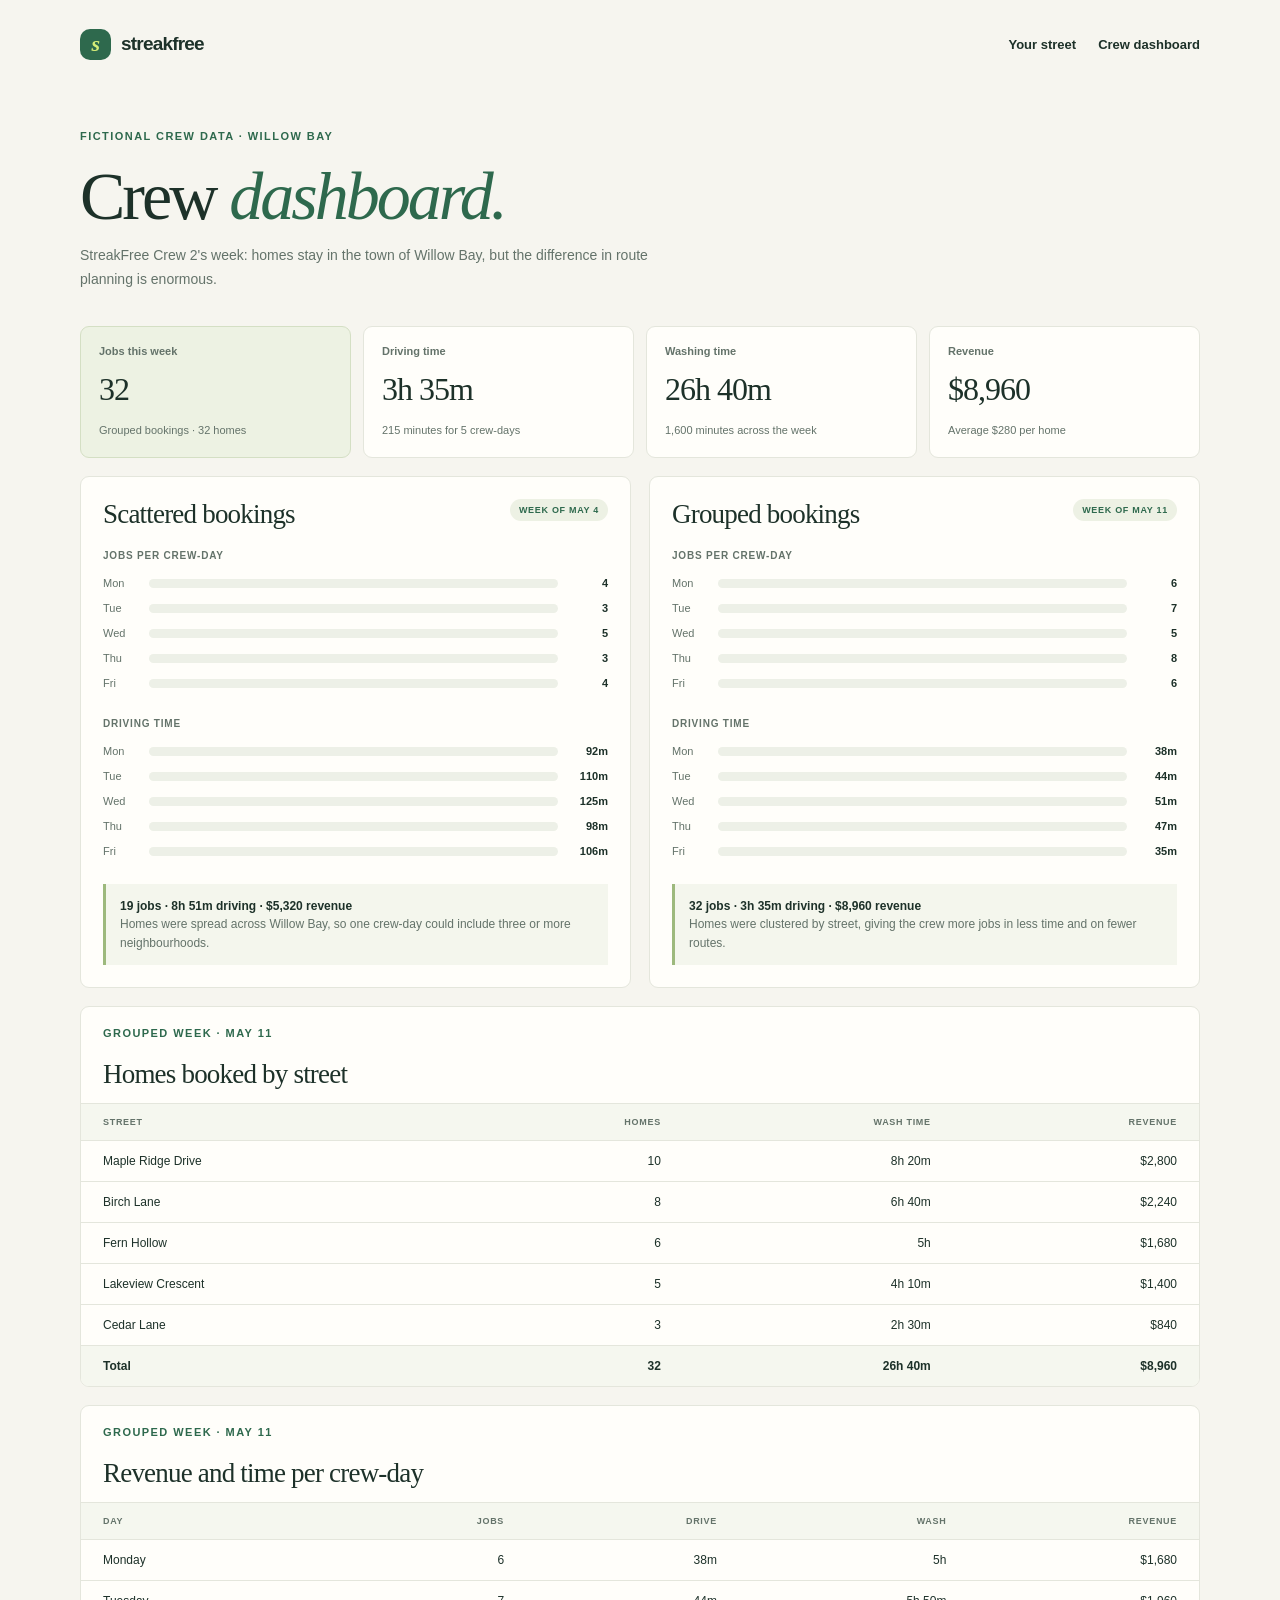
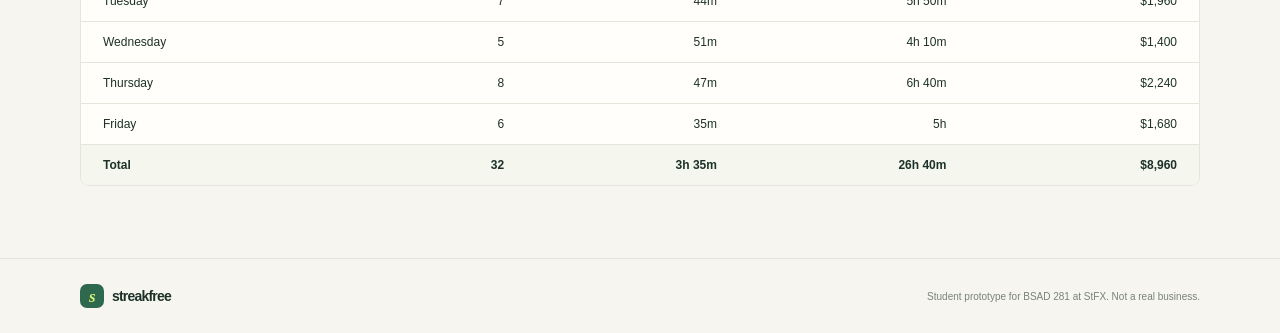
==== crews.html @ 64de5077 "Added crew dashboard and polish fixes" ====
<!doctype html>
<html lang="en">
  <head>
    <meta charset="utf-8">
    <meta name="viewport" content="width=device-width, initial-scale=1">
    <meta name="theme-color" content="#f6f5ef">
    <meta name="description" content="A fictional StreakFree crew dashboard comparing scattered and grouped booking weeks.">
    <title>Crew dashboard — StreakFree</title>
    <link rel="stylesheet" href="style.css">
  </head>
  <body>
    <header class="site-header">
      <a class="wordmark" href="index.html" aria-label="StreakFree home">
        <span class="wordmark-icon" aria-hidden="true">s</span>
        <span>streakfree</span>
      </a>
      <nav class="header-nav" aria-label="Primary navigation">
        <a class="header-link" href="street.html">Your street</a>
        <a class="header-link" href="crews.html" aria-current="page">Crew dashboard</a>
      </nav>
    </header>

    <main class="crew-main">
      <section class="crew-intro" aria-labelledby="crew-title">
        <p class="eyebrow"><span class="eyebrow-dot" aria-hidden="true"></span> Fictional crew data · Willow Bay</p>
        <h1 id="crew-title">Crew <span>dashboard.</span></h1>
        <p>StreakFree Crew 2's week: homes stay in the town of Willow Bay, but the difference in route planning is enormous.</p>
      </section>

      <section class="crew-summary" aria-label="Grouped week summary">
        <article class="crew-summary-card highlight">
          <span class="metric-label">Jobs this week</span>
          <strong>32</strong>
          <p>Grouped bookings · 32 homes</p>
        </article>
        <article class="crew-summary-card">
          <span class="metric-label">Driving time</span>
          <strong>3h 35m</strong>
          <p>215 minutes for 5 crew-days</p>
        </article>
        <article class="crew-summary-card">
          <span class="metric-label">Washing time</span>
          <strong>26h 40m</strong>
          <p>1,600 minutes across the week</p>
        </article>
        <article class="crew-summary-card">
          <span class="metric-label">Revenue</span>
          <strong>$8,960</strong>
          <p>Average $280 per home</p>
        </article>
      </section>

      <section class="crew-grid" aria-label="Comparison of two booking patterns">
        <article class="crew-section">
          <div class="crew-section-heading">
            <h2>Scattered bookings</h2>
            <span class="week-tag">Week of May 4</span>
          </div>

          <div class="chart-block">
            <p class="chart-title">Jobs per crew-day</p>
            <div class="chart-row">
              <span class="chart-row-label">Mon</span>
              <span class="chart-track"><span class="chart-bar" style="width:80%"></span></span>
              <span class="chart-value">4</span>
            </div>
            <div class="chart-row">
              <span class="chart-row-label">Tue</span>
              <span class="chart-track"><span class="chart-bar" style="width:60%"></span></span>
              <span class="chart-value">3</span>
            </div>
            <div class="chart-row">
              <span class="chart-row-label">Wed</span>
              <span class="chart-track"><span class="chart-bar" style="width:100%"></span></span>
              <span class="chart-value">5</span>
            </div>
            <div class="chart-row">
              <span class="chart-row-label">Thu</span>
              <span class="chart-track"><span class="chart-bar" style="width:60%"></span></span>
              <span class="chart-value">3</span>
            </div>
            <div class="chart-row">
              <span class="chart-row-label">Fri</span>
              <span class="chart-track"><span class="chart-bar" style="width:80%"></span></span>
              <span class="chart-value">4</span>
            </div>
          </div>

          <div class="chart-block">
            <p class="chart-title">Driving time</p>
            <div class="chart-row">
              <span class="chart-row-label">Mon</span>
              <span class="chart-track"><span class="chart-bar" style="width:74%"></span></span>
              <span class="chart-value">92m</span>
            </div>
            <div class="chart-row">
              <span class="chart-row-label">Tue</span>
              <span class="chart-track"><span class="chart-bar" style="width:88%"></span></span>
              <span class="chart-value">110m</span>
            </div>
            <div class="chart-row">
              <span class="chart-row-label">Wed</span>
              <span class="chart-track"><span class="chart-bar" style="width:100%"></span></span>
              <span class="chart-value">125m</span>
            </div>
            <div class="chart-row">
              <span class="chart-row-label">Thu</span>
              <span class="chart-track"><span class="chart-bar" style="width:78%"></span></span>
              <span class="chart-value">98m</span>
            </div>
            <div class="chart-row">
              <span class="chart-row-label">Fri</span>
              <span class="chart-track"><span class="chart-bar" style="width:85%"></span></span>
              <span class="chart-value">106m</span>
            </div>
          </div>

          <div class="comparison-callout">
            <strong>19 jobs · 8h 51m driving · $5,320 revenue</strong><br>
            Homes were spread across Willow Bay, so one crew-day could include three or more neighbourhoods.
          </div>
        </article>

        <article class="crew-section grouped">
          <div class="crew-section-heading">
            <h2>Grouped bookings</h2>
            <span class="week-tag">Week of May 11</span>
          </div>

          <div class="chart-block">
            <p class="chart-title">Jobs per crew-day</p>
            <div class="chart-row">
              <span class="chart-row-label">Mon</span>
              <span class="chart-track"><span class="chart-bar" style="width:75%"></span></span>
              <span class="chart-value">6</span>
            </div>
            <div class="chart-row">
              <span class="chart-row-label">Tue</span>
              <span class="chart-track"><span class="chart-bar" style="width:88%"></span></span>
              <span class="chart-value">7</span>
            </div>
            <div class="chart-row">
              <span class="chart-row-label">Wed</span>
              <span class="chart-track"><span class="chart-bar" style="width:63%"></span></span>
              <span class="chart-value">5</span>
            </div>
            <div class="chart-row">
              <span class="chart-row-label">Thu</span>
              <span class="chart-track"><span class="chart-bar" style="width:100%"></span></span>
              <span class="chart-value">8</span>
            </div>
            <div class="chart-row">
              <span class="chart-row-label">Fri</span>
              <span class="chart-track"><span class="chart-bar" style="width:75%"></span></span>
              <span class="chart-value">6</span>
            </div>
          </div>

          <div class="chart-block">
            <p class="chart-title">Driving time</p>
            <div class="chart-row">
              <span class="chart-row-label">Mon</span>
              <span class="chart-track"><span class="chart-bar" style="width:75%"></span></span>
              <span class="chart-value">38m</span>
            </div>
            <div class="chart-row">
              <span class="chart-row-label">Tue</span>
              <span class="chart-track"><span class="chart-bar" style="width:86%"></span></span>
              <span class="chart-value">44m</span>
            </div>
            <div class="chart-row">
              <span class="chart-row-label">Wed</span>
              <span class="chart-track"><span class="chart-bar" style="width:100%"></span></span>
              <span class="chart-value">51m</span>
            </div>
            <div class="chart-row">
              <span class="chart-row-label">Thu</span>
              <span class="chart-track"><span class="chart-bar" style="width:92%"></span></span>
              <span class="chart-value">47m</span>
            </div>
            <div class="chart-row">
              <span class="chart-row-label">Fri</span>
              <span class="chart-track"><span class="chart-bar" style="width:69%"></span></span>
              <span class="chart-value">35m</span>
            </div>
          </div>

          <div class="comparison-callout">
            <strong>32 jobs · 3h 35m driving · $8,960 revenue</strong><br>
            Homes were clustered by street, giving the crew more jobs in less time and on fewer routes.
          </div>
        </article>
      </section>

      <section class="street-bookings" aria-labelledby="street-bookings-title">
        <div class="street-bookings-heading">
          <div>
            <p class="eyebrow">Grouped week · May 11</p>
            <h2 id="street-bookings-title">Homes booked by street</h2>
          </div>
        </div>
        <div class="table-scroll" role="region" aria-label="Homes booked by street" tabindex="0">
        <table class="street-table">
          <thead>
            <tr>
              <th scope="col">Street</th>
              <th scope="col">Homes</th>
              <th scope="col">Wash time</th>
              <th scope="col">Revenue</th>
            </tr>
          </thead>
          <tbody>
            <tr>
              <td>Maple Ridge Drive</td>
              <td>10</td>
              <td>8h 20m</td>
              <td>$2,800</td>
            </tr>
            <tr>
              <td>Birch Lane</td>
              <td>8</td>
              <td>6h 40m</td>
              <td>$2,240</td>
            </tr>
            <tr>
              <td>Fern Hollow</td>
              <td>6</td>
              <td>5h</td>
              <td>$1,680</td>
            </tr>
            <tr>
              <td>Lakeview Crescent</td>
              <td>5</td>
              <td>4h 10m</td>
              <td>$1,400</td>
            </tr>
            <tr>
              <td>Cedar Lane</td>
              <td>3</td>
              <td>2h 30m</td>
              <td>$840</td>
            </tr>
            <tr>
              <td>Total</td>
              <td>32</td>
              <td>26h 40m</td>
              <td>$8,960</td>
            </tr>
          </tbody>
        </table>
        </div>
      </section>

      <section class="street-bookings crew-day-booking" aria-labelledby="crew-day-title">
        <div class="street-bookings-heading">
          <div>
            <p class="eyebrow">Grouped week · May 11</p>
            <h2 id="crew-day-title">Revenue and time per crew-day</h2>
          </div>
        </div>
        <div class="table-scroll" role="region" aria-label="Revenue and time per crew-day" tabindex="0">
        <table class="street-table">
          <thead>
            <tr>
              <th scope="col">Day</th>
              <th scope="col">Jobs</th>
              <th scope="col">Drive</th>
              <th scope="col">Wash</th>
              <th scope="col">Revenue</th>
            </tr>
          </thead>
          <tbody>
            <tr><td>Monday</td><td>6</td><td>38m</td><td>5h</td><td>$1,680</td></tr>
            <tr><td>Tuesday</td><td>7</td><td>44m</td><td>5h 50m</td><td>$1,960</td></tr>
            <tr><td>Wednesday</td><td>5</td><td>51m</td><td>4h 10m</td><td>$1,400</td></tr>
            <tr><td>Thursday</td><td>8</td><td>47m</td><td>6h 40m</td><td>$2,240</td></tr>
            <tr><td>Friday</td><td>6</td><td>35m</td><td>5h</td><td>$1,680</td></tr>
            <tr><td>Total</td><td>32</td><td>3h 35m</td><td>26h 40m</td><td>$8,960</td></tr>
          </tbody>
        </table>
        </div>
      </section>
    </main>

    <footer class="site-footer">
      <a class="wordmark wordmark-footer" href="index.html"><span class="wordmark-icon" aria-hidden="true">s</span><span>streakfree</span></a>
      <p>Student prototype for BSAD 281 at StFX. Not a real business.</p>
    </footer>
  </body>
</html>
---- style.css ----
:root {
  color-scheme: light;
  --ink: #1d3129;
  --muted: #64736a;
  --green: #2e694d;
  --lime: #d7ed78;
  --paper: #f6f5ef;
  --white: #fffefa;
  --line: #e4e6dc;
  --serif: Georgia, 'Times New Roman', serif;
  --sans: 'Avenir Next', Avenir, 'Segoe UI', sans-serif;
}

* { box-sizing: border-box; }

html { scroll-behavior: smooth; }

body {
  margin: 0;
  background: var(--paper);
  color: var(--ink);
  font-family: var(--sans);
  -webkit-font-smoothing: antialiased;
}

a { color: inherit; }

.site-header {
  width: min(1120px, calc(100% - 64px));
  height: 88px;
  margin: 0 auto;
  display: flex;
  align-items: center;
  justify-content: space-between;
}

.wordmark {
  display: inline-flex;
  align-items: center;
  gap: 10px;
  text-decoration: none;
  font-size: 19px;
  font-weight: 750;
  letter-spacing: -0.8px;
}

.wordmark-icon {
  width: 31px;
  height: 31px;
  display: grid;
  place-items: center;
  border-radius: 10px;
  background: var(--green);
  color: var(--lime);
  font-family: var(--serif);
  font-size: 22px;
  font-style: italic;
  line-height: 1;
}

.header-link {
  display: inline-flex;
  align-items: center;
  gap: 8px;
  text-decoration: none;
  font-size: 13px;
  font-weight: 650;
}

.header-link:hover { color: var(--green); }
.header-nav { display: flex; align-items: center; gap: 22px; }

.hero {
  width: min(1120px, calc(100% - 64px));
  min-height: 535px;
  margin: 0 auto;
  padding: 38px 0 74px;
  display: grid;
  grid-template-columns: 0.92fr 1.08fr;
  align-items: center;
  gap: 28px;
}

.hero-copy { position: relative; z-index: 1; }

.eyebrow {
  margin: 0 0 20px;
  color: var(--green);
  font-size: 11px;
  font-weight: 750;
  letter-spacing: 1.45px;
  text-transform: uppercase;
}

.hero .eyebrow { display: flex; align-items: center; gap: 9px; }

.eyebrow-dot, .street-label-dot {
  width: 7px;
  height: 7px;
  border-radius: 50%;
  background: #7caa47;
}

h1, h2, h3, p { margin-top: 0; }

.hero h1, .street-placeholder h1 {
  margin-bottom: 20px;
  font-family: var(--serif);
  font-size: clamp(50px, 6.2vw, 78px);
  font-weight: 400;
  letter-spacing: -4px;
  line-height: 0.99;
}

.hero h1 span, .street-placeholder h1 span { color: var(--green); font-style: italic; }

.hero-description {
  max-width: 410px;
  margin-bottom: 26px;
  color: var(--muted);
  font-size: 15px;
  line-height: 1.75;
}

.button {
  min-height: 52px;
  padding: 0 21px;
  border: 0;
  border-radius: 7px;
  display: inline-flex;
  align-items: center;
  justify-content: center;
  gap: 17px;
  text-decoration: none;
  font-size: 13px;
  font-weight: 700;
  transition: background-color 160ms ease, transform 160ms ease;
}

.button:hover { transform: translateY(-2px); }
.button-primary { background: var(--green); color: var(--white); }
.button-primary:hover { background: #24543d; }
.button-secondary { border: 1px solid #cdd4c8; background: transparent; color: var(--ink); }
.button-secondary:hover { background: var(--white); }
.button span { font-size: 18px; font-weight: 400; }

.hero-note {
  margin: 12px 0 0;
  color: #78827b;
  font-size: 11px;
}

.neighbourhood {
  height: 390px;
  position: relative;
  overflow: hidden;
  border-radius: 12px;
  background: #e6eddc;
}

.sun {
  width: 175px;
  height: 175px;
  position: absolute;
  top: 36px;
  right: 42px;
  border-radius: 50%;
  background: #d8e7a6;
}

.street-label {
  position: absolute;
  top: 26px;
  left: 28px;
  display: flex;
  align-items: center;
  gap: 8px;
  color: #52674d;
  font-size: 9px;
  font-weight: 750;
  letter-spacing: 1.1px;
}

.street-label-dot { width: 6px; height: 6px; background: #80a74d; }

.houses {
  position: absolute;
  right: 25px;
  bottom: 116px;
  left: 25px;
  display: flex;
  align-items: flex-end;
  justify-content: center;
  gap: 12px;
}

.house { width: 30%; position: relative; }
.house-one { max-width: 135px; }
.house-two { max-width: 155px; }
.house-three { max-width: 135px; }

.roof {
  width: 76%;
  height: 70px;
  margin: 0 auto -2px;
  position: relative;
  z-index: 1;
  transform: rotate(45deg) scale(0.72);
  border-radius: 7px 0 0;
  background: #567257;
}

.house-two .roof { background: #375d49; }
.house-three .roof { background: #8e7657; }

.home {
  height: 105px;
  padding: 15px 11px 0;
  position: relative;
  z-index: 2;
  display: flex;
  align-items: flex-start;
  justify-content: space-between;
  background: #f6edda;
}

.house-two .home { height: 126px; background: #e8dcc5; }
.house-three .home { background: #f0e2c7; }

.window {
  width: 24px;
  height: 26px;
  border: 4px solid #fff9ec;
  background: #adc8bd;
}

.door {
  width: 22px;
  height: 43px;
  align-self: flex-end;
  border-radius: 8px 8px 0 0;
  background: #9c7854;
}

.house-two .door { background: #54745e; }

.road {
  height: 59px;
  position: absolute;
  right: 0;
  bottom: 0;
  left: 0;
  display: flex;
  align-items: center;
  justify-content: space-evenly;
  background: #8e9b86;
}

.road span { width: 36px; height: 3px; border-radius: 3px; background: #dfe0c8; }

.savings-card {
  min-width: 153px;
  padding: 12px 15px;
  position: absolute;
  right: 19px;
  bottom: 27px;
  z-index: 3;
  display: flex;
  align-items: center;
  gap: 11px;
  border: 1px solid rgba(30, 55, 39, 0.06);
  border-radius: 8px;
  background: var(--white);
  box-shadow: 0 9px 28px rgba(39, 65, 45, 0.12);
  color: var(--muted);
  font-size: 10px;
  line-height: 1.5;
}

.savings-card strong { color: var(--ink); font-size: 12px; }
.savings-icon {
  width: 30px;
  height: 30px;
  display: grid;
  place-items: center;
  border-radius: 50%;
  background: #edf3d9;
  color: var(--green);
  font-size: 18px;
}

.sparkle { position: absolute; color: #96ac63; }
.sparkle-one { top: 100px; left: 22%; font-size: 20px; }
.sparkle-two { top: 151px; right: 14%; font-size: 14px; }
.route { position: absolute; z-index: 1; border: 1px dashed rgba(76, 115, 77, 0.42); border-radius: 50%; }
.route-one { width: 180px; height: 115px; top: 114px; left: 20%; transform: rotate(-15deg); }
.route-two { width: 210px; height: 135px; top: 103px; right: 12%; transform: rotate(18deg); }

.how-it-works {
  padding: 75px 32px 80px;
  border-top: 1px solid var(--line);
  background: #fbfaf6;
  text-align: center;
}

.section-heading { max-width: 490px; margin: 0 auto 43px; }
.section-heading .eyebrow { margin-bottom: 11px; }
.section-heading h2 {
  margin-bottom: 10px;
  font-family: var(--serif);
  font-size: 42px;
  font-weight: 400;
  letter-spacing: -1.7px;
}

.section-heading > p:last-child { margin-bottom: 0; color: var(--muted); font-size: 14px; }

.steps {
  width: min(900px, 100%);
  margin: 0 auto 37px;
  display: grid;
  grid-template-columns: repeat(3, 1fr);
  gap: 22px;
  text-align: left;
}

.step {
  min-height: 210px;
  padding: 22px 22px 20px;
  position: relative;
  border: 1px solid var(--line);
  border-radius: 8px;
  background: var(--white);
}

.step-number { position: absolute; top: 20px; right: 21px; color: #a0aa9c; font-size: 11px; font-weight: 700; }
.step-icon {
  width: 39px;
  height: 39px;
  margin-bottom: 17px;
  position: relative;
  display: grid;
  place-items: center;
  border-radius: 50%;
  background: #eff3e4;
}

.icon-pin span {
  width: 14px;
  height: 14px;
  border: 2px solid var(--green);
  border-radius: 50% 50% 50% 0;
  position: relative;
  transform: rotate(-45deg);
}

.icon-pin span::after {
  width: 4px;
  height: 4px;
  position: absolute;
  top: 3px;
  left: 3px;
  border-radius: 50%;
  background: var(--green);
  content: '';
}

.icon-calendar span {
  width: 17px;
  height: 16px;
  position: relative;
  border: 1.7px solid var(--green);
  border-radius: 3px;
}

.icon-calendar span::before {
  height: 4px;
  position: absolute;
  top: 4px;
  right: 0;
  left: 0;
  border-top: 1.5px solid var(--green);
  content: '';
}

.icon-calendar span::after {
  width: 3px;
  height: 3px;
  position: absolute;
  top: -3px;
  left: 3px;
  border-right: 1.5px solid var(--green);
  border-left: 1.5px solid var(--green);
  box-shadow: 6px 0 0 -0.5px #eff3e4, 6px 0 0 0 var(--green);
  content: '';
}

.icon-sparkle { color: var(--green); font-size: 21px; }
.step h3 { margin-bottom: 8px; font-size: 15px; font-weight: 700; }
.step p { max-width: 240px; margin-bottom: 0; color: var(--muted); font-size: 12px; line-height: 1.7; }

.site-footer {
  min-height: 75px;
  padding: 18px max(32px, calc((100% - 1120px) / 2));
  display: flex;
  align-items: center;
  justify-content: space-between;
  gap: 18px;
  border-top: 1px solid var(--line);
}

.wordmark-footer { gap: 8px; font-size: 14px; }
.wordmark-footer .wordmark-icon { width: 24px; height: 24px; border-radius: 7px; font-size: 17px; }
.site-footer p { margin: 0; color: #78827b; font-size: 10px; text-align: right; }

.street-main {
  min-height: calc(100vh - 163px);
  padding: 54px 24px 80px;
  display: grid;
  place-items: center;
}

.street-placeholder { max-width: 530px; text-align: center; }
.placeholder-icon {
  width: 64px;
  height: 64px;
  margin: 0 auto 23px;
  position: relative;
  border: 1px solid #dfe5d6;
  border-radius: 50%;
  background: #edf1e4;
}

.placeholder-icon::before, .placeholder-icon::after {
  width: 20px;
  height: 20px;
  position: absolute;
  top: 23px;
  border: 2px solid var(--green);
  border-radius: 3px 3px 0 0;
  content: '';
}

.placeholder-icon::before { left: 11px; }
.placeholder-icon::after { right: 11px; }
.placeholder-icon span {
  width: 7px;
  height: 12px;
  position: absolute;
  bottom: 9px;
  left: 28px;
  z-index: 1;
  background: var(--green);
}

.street-placeholder .eyebrow { margin-bottom: 15px; }
.street-placeholder h1 { margin-bottom: 17px; font-size: clamp(54px, 8vw, 74px); }
.street-placeholder > p:not(.eyebrow) {
  max-width: 435px;
  margin: 0 auto 26px;
  color: var(--muted);
  font-size: 14px;
  line-height: 1.8;
}

.street-main {
  min-height: calc(100vh - 163px);
  padding: 48px 24px 72px;
  display: block;
}

.street-page { width: min(940px, 100%); margin: 0 auto; }
.street-intro { max-width: 610px; margin: 0 auto 34px; text-align: center; }
.street-intro .eyebrow { margin-bottom: 12px; }
.street-intro h1 {
  margin-bottom: 15px;
  font-family: var(--serif);
  font-size: clamp(48px, 7vw, 68px);
  font-weight: 400;
  letter-spacing: -3px;
  line-height: 1;
}
.street-intro h1 span { color: var(--green); font-style: italic; }
.street-intro > p:last-child {
  max-width: 510px;
  margin: 0 auto;
  color: var(--muted);
  font-size: 14px;
  line-height: 1.7;
}

.street-dashboard {
  margin-bottom: 14px;
  display: grid;
  grid-template-columns: 0.9fr 1.6fr;
  gap: 14px;
}
.price-card, .stat-card, .progress-card {
  border: 1px solid var(--line);
  border-radius: 9px;
  background: var(--white);
}
.price-card { padding: 21px 24px; background: #edf2e3; }
.metric-label { margin-bottom: 8px; color: var(--muted); font-size: 11px; font-weight: 700; }
.price-value { margin-bottom: 2px; font-family: var(--serif); font-size: 44px; letter-spacing: -1.5px; line-height: 1.1; }
.price-note, .stat-note { margin: 0; color: var(--muted); font-size: 11px; }
.street-stats { display: grid; grid-template-columns: repeat(2, 1fr); gap: 14px; }
.stat-card { padding: 20px; }
.stat-value { margin-bottom: 4px; font-family: var(--serif); font-size: 29px; letter-spacing: -0.5px; }

.progress-card { margin-bottom: 42px; padding: 18px 20px; }
.progress-copy { margin-bottom: 15px; display: flex; align-items: flex-end; justify-content: space-between; gap: 16px; }
.progress-copy .metric-label { margin-bottom: 5px; }
.progress-message { margin: 0; font-size: 14px; font-weight: 700; line-height: 1.45; }
.home-count { margin: 0; color: var(--muted); font-size: 11px; white-space: nowrap; }
.home-count strong { color: var(--ink); }
.progress-track { height: 7px; overflow: hidden; border-radius: 10px; background: #e9ece3; }
.progress-fill { width: 0; height: 100%; display: block; border-radius: inherit; background: #8bad57; transition: width 180ms ease; }

.homes-heading { display: flex; align-items: flex-end; justify-content: space-between; gap: 20px; }
.homes-heading .eyebrow { margin-bottom: 7px; }
.homes-heading h2 { margin-bottom: 0; font-family: var(--serif); font-size: 34px; font-weight: 400; letter-spacing: -1px; }
.invite-button { min-height: 45px; padding: 0 16px; gap: 12px; cursor: pointer; }
.invite-button:disabled { cursor: not-allowed; opacity: 0.65; transform: none; }
.homes-help { margin: 9px 0 17px; color: var(--muted); font-size: 12px; }
.house-grid { display: grid; grid-template-columns: repeat(4, minmax(0, 1fr)); gap: 12px; }
.house-card {
  min-width: 0;
  padding: 14px 10px 12px;
  border: 1px solid var(--line);
  border-radius: 8px;
  background: var(--white);
  color: var(--ink);
  font: inherit;
  text-align: center;
  cursor: pointer;
  transition: border-color 160ms ease, background-color 160ms ease, transform 160ms ease;
}
.house-card:hover { transform: translateY(-2px); border-color: #b6c6a9; }
.house-card:focus-visible, .invite-button:focus-visible { outline: 3px solid #9db97d; outline-offset: 3px; }
.house-card.is-joined { border-color: #cbd9b7; background: #f0f4e8; }
.house-art { height: 65px; margin: 0 auto 9px; display: flex; flex-direction: column; align-items: center; justify-content: flex-end; }
.house-roof {
  width: 47px;
  height: 34px;
  margin-bottom: -2px;
  transform: rotate(45deg) scale(0.73);
  border-radius: 4px 0 0;
  background: #74876a;
}
.house-card:nth-child(3n + 2) .house-roof { background: #8c7657; }
.house-card:nth-child(3n) .house-roof { background: #526e5a; }
.house-body { width: 68px; height: 37px; padding: 6px 6px 0; display: flex; align-items: flex-start; justify-content: space-between; background: #f0e2c7; }
.house-card:nth-child(3n + 2) .house-body { background: #e8dcc5; }
.house-card:nth-child(3n) .house-body { background: #f6edda; }
.house-window { width: 11px; height: 12px; border: 2px solid #fff9ec; background: #adc8bd; }
.house-door { width: 11px; height: 20px; align-self: flex-end; border-radius: 5px 5px 0 0; background: #9c7854; }
.house-card.is-joined .house-door { background: #54745e; }
.house-address { display: block; overflow: hidden; font-size: 11px; font-weight: 700; text-overflow: ellipsis; white-space: nowrap; }
.house-status { margin-top: 5px; display: block; color: var(--muted); font-size: 10px; }
.house-card.is-joined .house-status { color: var(--green); font-weight: 700; }

.crew-main {
  width: min(1120px, calc(100% - 64px));
  margin: 0 auto;
  padding: 42px 0 72px;
}

.crew-intro {
  max-width: 720px;
  margin-bottom: 34px;
}

.crew-intro h1 {
  margin-bottom: 14px;
  font-family: var(--serif);
  font-size: clamp(48px, 7vw, 68px);
  font-weight: 400;
  letter-spacing: -3px;
  line-height: 1;
}

.crew-intro h1 span { color: var(--green); font-style: italic; }
.crew-intro > p:last-child {
  max-width: 590px;
  margin-bottom: 0;
  color: var(--muted);
  font-size: 14px;
  line-height: 1.7;
}

.crew-summary {
  margin-bottom: 18px;
  display: grid;
  grid-template-columns: repeat(4, 1fr);
  gap: 12px;
}

.crew-summary-card,
.crew-section,
.street-bookings {
  border: 1px solid var(--line);
  border-radius: 9px;
  background: var(--white);
}

.crew-summary-card {
  min-height: 132px;
  padding: 18px;
  display: flex;
  flex-direction: column;
  justify-content: space-between;
}

.crew-summary-card strong {
  font-family: var(--serif);
  font-size: 32px;
  font-weight: 400;
  letter-spacing: -1px;
}

.crew-summary-card p {
  margin: 7px 0 0;
  color: var(--muted);
  font-size: 11px;
  line-height: 1.5;
}

.crew-summary-card.highlight {
  background: #edf2e3;
  border-color: #d4dfc4;
}

.crew-grid {
  margin-bottom: 18px;
  display: grid;
  grid-template-columns: 1fr 1fr;
  gap: 18px;
}

.crew-section {
  padding: 22px;
}

.crew-section-heading {
  margin-bottom: 20px;
  display: flex;
  align-items: flex-start;
  justify-content: space-between;
  gap: 12px;
}

.crew-section-heading h2 {
  margin: 0;
  font-family: var(--serif);
  font-size: 27px;
  font-weight: 400;
  letter-spacing: -0.8px;
}

.week-tag {
  padding: 6px 9px;
  border-radius: 20px;
  background: #edf1e4;
  color: var(--green);
  font-size: 9px;
  font-weight: 800;
  letter-spacing: 0.7px;
  text-transform: uppercase;
  white-space: nowrap;
}

.chart-block + .chart-block { margin-top: 22px; }
.chart-title {
  margin-bottom: 10px;
  color: var(--muted);
  font-size: 10px;
  font-weight: 800;
  letter-spacing: 0.8px;
  text-transform: uppercase;
}

.chart-row {
  min-height: 25px;
  display: grid;
  grid-template-columns: 38px 1fr 42px;
  align-items: center;
  gap: 8px;
  font-size: 11px;
}

.chart-row-label { color: var(--muted); }
.chart-track {
  height: 9px;
  overflow: hidden;
  border-radius: 8px;
  background: #edf0e7;
}

.chart-bar {
  height: 100%;
  border-radius: inherit;
  background: #aebaa1;
}

.crew-section.grouped .chart-bar { background: #718f5b; }
.chart-value { font-weight: 750; text-align: right; }

.comparison-callout {
  margin-top: 20px;
  padding: 13px 14px;
  border-left: 3px solid #9db97d;
  background: #f4f6ed;
  color: var(--muted);
  font-size: 12px;
  line-height: 1.55;
}

.comparison-callout strong { color: var(--ink); }

.street-bookings {
  overflow: hidden;
}

.street-bookings-heading {
  padding: 20px 22px 13px;
  display: flex;
  align-items: flex-end;
  justify-content: space-between;
  gap: 12px;
}

.street-bookings-heading h2 {
  margin: 0;
  font-family: var(--serif);
  font-size: 27px;
  font-weight: 400;
  letter-spacing: -0.8px;
}

.street-table {
  width: 100%;
  border-collapse: collapse;
  font-size: 12px;
}

.street-table th,
.street-table td {
  padding: 13px 22px;
  border-top: 1px solid var(--line);
  text-align: left;
}

.street-table th {
  color: var(--muted);
  font-size: 9px;
  letter-spacing: 0.7px;
  text-transform: uppercase;
}

.street-table td:not(:first-child),
.street-table th:not(:first-child) { text-align: right; }
.street-table tr:last-child { background: #f5f7ef; }
.street-table tr:last-child td { font-weight: 800; }

.table-scroll {
  width: 100%;
  overflow-x: auto;
  -webkit-overflow-scrolling: touch;
}

.table-scroll:focus-visible {
  outline: 3px solid #9db97d;
  outline-offset: -3px;
}

.table-scroll .street-table { min-width: 420px; }
.crew-day-booking { margin-top: 18px; }
.crew-day-booking .street-table { min-width: 480px; }

@media (min-width: 1200px) {
  .hero { min-height: 570px; }
  .neighbourhood { height: 415px; }
}

@media (max-width: 760px) {
  .site-header { width: calc(100% - 40px); height: 72px; }
  .header-nav { justify-content: flex-end; gap: 12px; }
  .hero {
    width: calc(100% - 40px);
    padding: 28px 0 48px;
    grid-template-columns: 1fr;
    gap: 34px;
  }
  .hero h1 { font-size: clamp(56px, 12vw, 72px); letter-spacing: -3px; }
  .hero-description { max-width: 470px; font-size: 14px; }
  .neighbourhood { height: min(370px, 88vw); min-height: 290px; }
  .houses { right: 13px; left: 13px; gap: 9px; }
  .house { width: 31%; }
  .road { height: 50px; }
  .savings-card { right: 13px; bottom: 18px; }
  .how-it-works { padding: 59px 20px 62px; }
  .section-heading { margin-bottom: 31px; }
  .steps { max-width: 470px; grid-template-columns: 1fr; gap: 12px; }
  .step { min-height: 0; padding: 17px 18px 17px 74px; }
  .step-icon { position: absolute; top: 18px; left: 18px; }
  .step-number { top: 18px; right: 18px; }
  .step h3 { padding-right: 35px; }
  .step p { max-width: 340px; }
  .site-footer { padding: 19px 20px; }
  .street-main { padding: 35px 20px 56px; }
  .street-intro { margin-bottom: 27px; }
  .street-dashboard { grid-template-columns: 1fr; gap: 10px; }
  .price-card { padding: 17px 19px; }
  .street-stats { gap: 10px; }
  .stat-card { padding: 16px; }
  .progress-card { margin-bottom: 34px; padding: 16px; }
  .house-grid { grid-template-columns: repeat(3, minmax(0, 1fr)); gap: 9px; }
  .crew-main { width: calc(100% - 40px); padding: 34px 0 56px; }
  .crew-intro { margin-bottom: 27px; }
  .crew-summary { grid-template-columns: repeat(2, 1fr); }
  .crew-grid { grid-template-columns: 1fr; }
  .street-table th,
  .street-table td { padding-right: 14px; padding-left: 14px; }
}

@media (max-width: 420px) {
  .wordmark { font-size: 17px; }
  .header-link { font-size: 11px; }
  .header-nav { max-width: 170px; flex-wrap: wrap; gap: 5px 8px; }
  .hero .eyebrow { font-size: 9px; letter-spacing: 1.1px; }
  .hero h1 { font-size: 54px; }
  .neighbourhood { height: 300px; }
  .sun { width: 135px; height: 135px; top: 36px; right: 27px; }
  .street-label { top: 20px; left: 17px; font-size: 8px; }
  .houses { bottom: 103px; }
  .home { height: 83px; padding: 12px 7px 0; }
  .house-two .home { height: 101px; }
  .window { width: 18px; height: 21px; border-width: 3px; }
  .door { width: 18px; height: 35px; }
  .roof { height: 56px; }
  .road { height: 46px; }
  .road span { width: 23px; }
  .savings-card { min-width: 137px; padding: 9px 11px; bottom: 13px; }
  .sparkle-one { top: 83px; }
  .sparkle-two { top: 120px; }
  .route-one { top: 92px; left: 13%; }
  .route-two { top: 84px; right: 5%; }
  .site-footer { align-items: flex-start; flex-direction: column; gap: 10px; }
  .site-footer p { text-align: left; }
  .street-main { padding-right: 16px; padding-left: 16px; }
  .street-intro h1 { font-size: 50px; }
  .homes-heading { align-items: flex-start; flex-direction: column; gap: 13px; }
  .homes-heading h2 { font-size: 30px; }
  .invite-button { width: 100%; }
  .progress-copy { align-items: flex-start; flex-direction: column; gap: 8px; }
  .crew-main { width: calc(100% - 32px); }
  .crew-intro h1 { font-size: 50px; }
  .crew-summary { grid-template-columns: 1fr 1fr; gap: 8px; }
  .crew-summary-card { min-height: 118px; padding: 14px; }
  .crew-summary-card strong { font-size: 27px; }
  .crew-section { padding: 17px 14px; }
  .crew-section-heading h2 { font-size: 24px; }
  .chart-row { grid-template-columns: 34px 1fr 38px; gap: 6px; }
  .street-bookings-heading { padding: 17px 14px 12px; }
  .street-table { font-size: 10px; }
  .street-table th,
  .street-table td { padding: 11px 8px; }
}

@media (prefers-reduced-motion: reduce) {
  html { scroll-behavior: auto; }
  *, *::before, *::after { transition-duration: 0.01ms !important; }
}
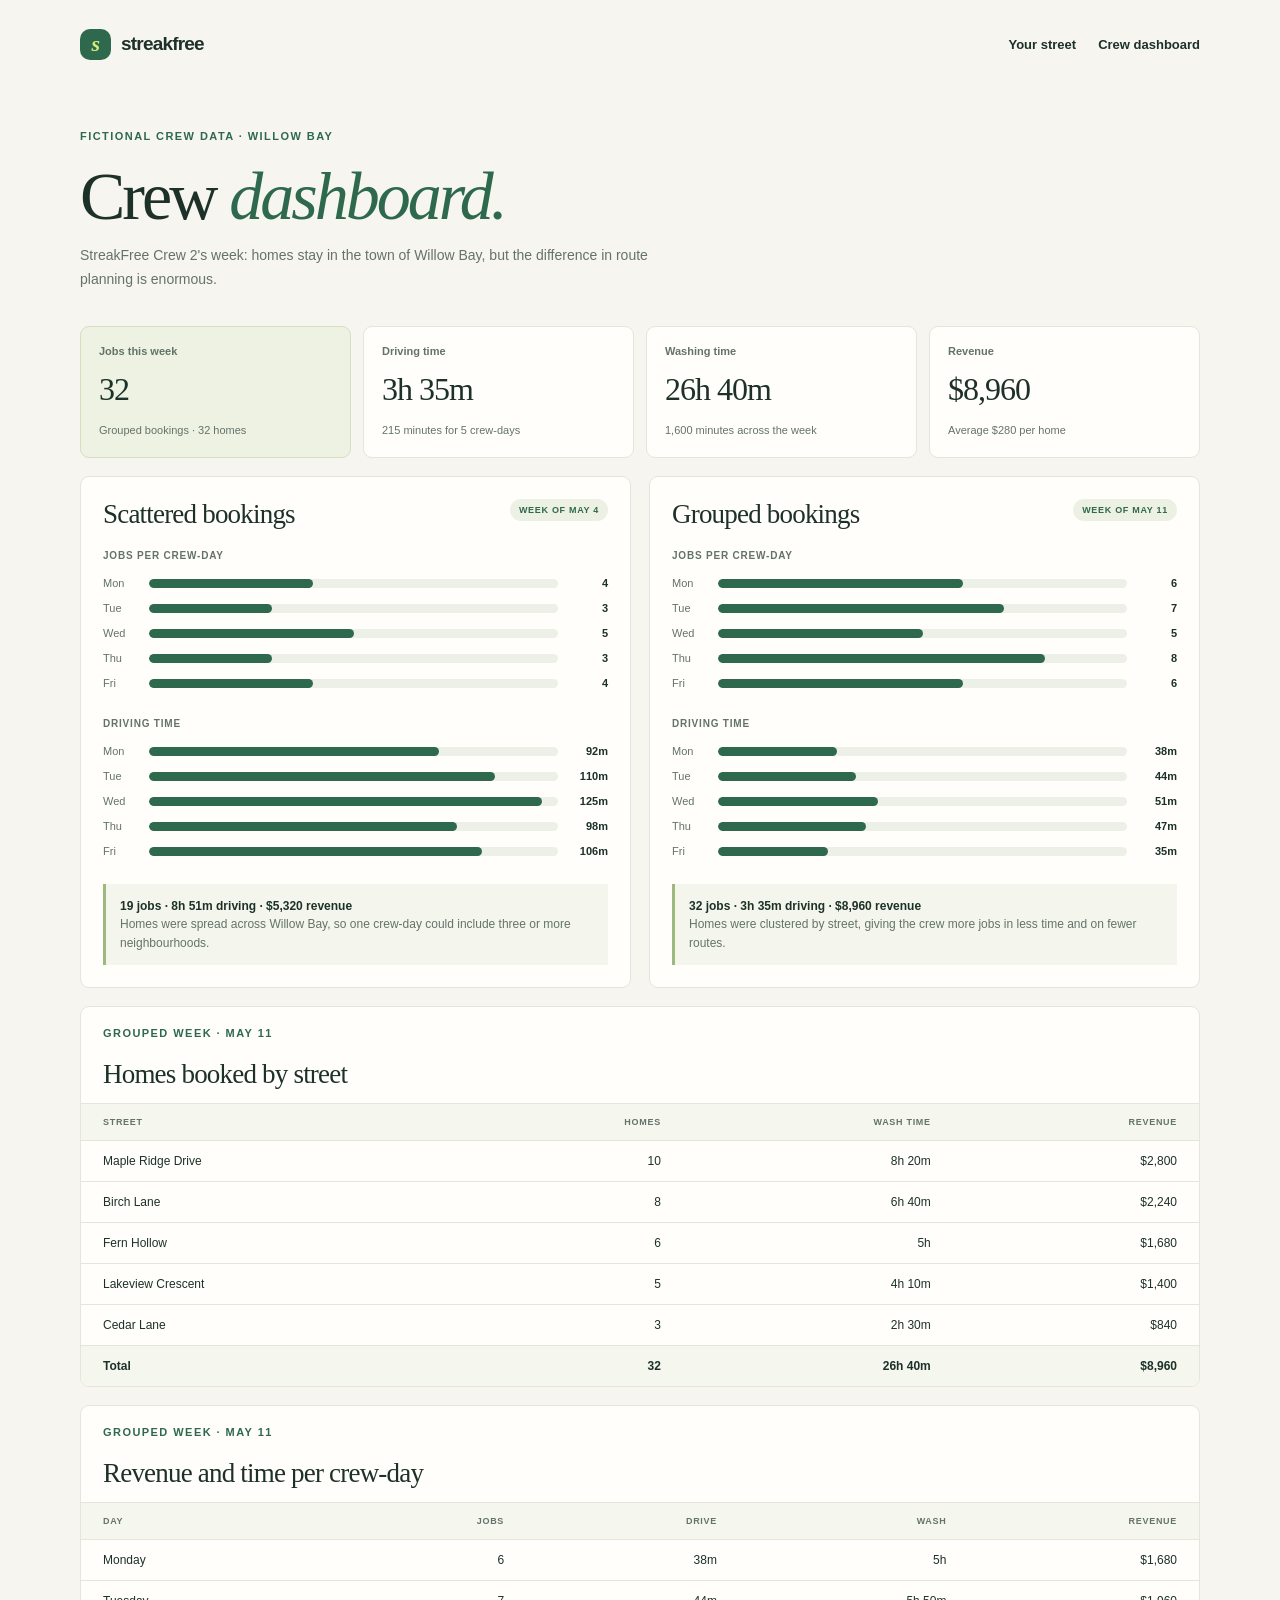
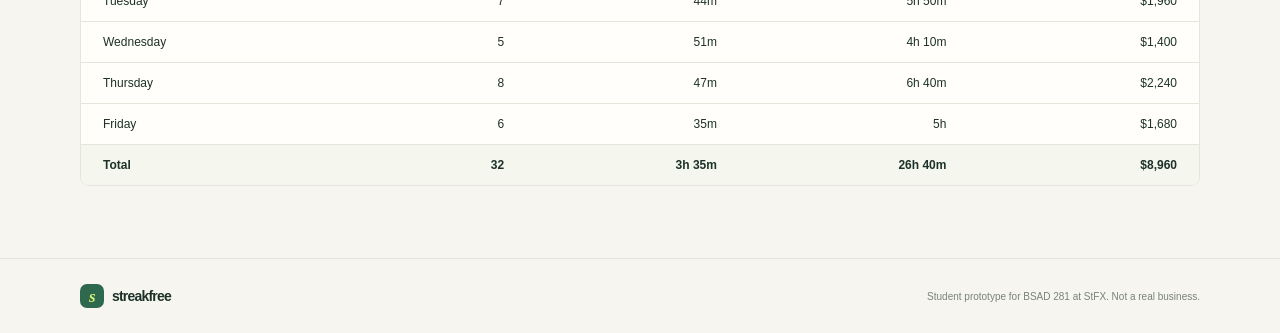
==== commit 94f54b88: "Fixed empty bar charts on crew dashboard" ====
--- a/crews.html
+++ b/crews.html
@@ -61,27 +61,27 @@
             <p class="chart-title">Jobs per crew-day</p>
             <div class="chart-row">
               <span class="chart-row-label">Mon</span>
-              <span class="chart-track"><span class="chart-bar" style="width:80%"></span></span>
+              <span class="chart-track"><span class="chart-bar" style="width:40%"></span></span>
               <span class="chart-value">4</span>
             </div>
             <div class="chart-row">
               <span class="chart-row-label">Tue</span>
-              <span class="chart-track"><span class="chart-bar" style="width:60%"></span></span>
+              <span class="chart-track"><span class="chart-bar" style="width:30%"></span></span>
               <span class="chart-value">3</span>
             </div>
             <div class="chart-row">
               <span class="chart-row-label">Wed</span>
-              <span class="chart-track"><span class="chart-bar" style="width:100%"></span></span>
+              <span class="chart-track"><span class="chart-bar" style="width:50%"></span></span>
               <span class="chart-value">5</span>
             </div>
             <div class="chart-row">
               <span class="chart-row-label">Thu</span>
-              <span class="chart-track"><span class="chart-bar" style="width:60%"></span></span>
+              <span class="chart-track"><span class="chart-bar" style="width:30%"></span></span>
               <span class="chart-value">3</span>
             </div>
             <div class="chart-row">
               <span class="chart-row-label">Fri</span>
-              <span class="chart-track"><span class="chart-bar" style="width:80%"></span></span>
+              <span class="chart-track"><span class="chart-bar" style="width:40%"></span></span>
               <span class="chart-value">4</span>
             </div>
           </div>
@@ -90,27 +90,27 @@
             <p class="chart-title">Driving time</p>
             <div class="chart-row">
               <span class="chart-row-label">Mon</span>
-              <span class="chart-track"><span class="chart-bar" style="width:74%"></span></span>
+              <span class="chart-track"><span class="chart-bar" style="width:70.8%"></span></span>
               <span class="chart-value">92m</span>
             </div>
             <div class="chart-row">
               <span class="chart-row-label">Tue</span>
-              <span class="chart-track"><span class="chart-bar" style="width:88%"></span></span>
+              <span class="chart-track"><span class="chart-bar" style="width:84.6%"></span></span>
               <span class="chart-value">110m</span>
             </div>
             <div class="chart-row">
               <span class="chart-row-label">Wed</span>
-              <span class="chart-track"><span class="chart-bar" style="width:100%"></span></span>
+              <span class="chart-track"><span class="chart-bar" style="width:96.2%"></span></span>
               <span class="chart-value">125m</span>
             </div>
             <div class="chart-row">
               <span class="chart-row-label">Thu</span>
-              <span class="chart-track"><span class="chart-bar" style="width:78%"></span></span>
+              <span class="chart-track"><span class="chart-bar" style="width:75.4%"></span></span>
               <span class="chart-value">98m</span>
             </div>
             <div class="chart-row">
               <span class="chart-row-label">Fri</span>
-              <span class="chart-track"><span class="chart-bar" style="width:85%"></span></span>
+              <span class="chart-track"><span class="chart-bar" style="width:81.5%"></span></span>
               <span class="chart-value">106m</span>
             </div>
           </div>
@@ -131,27 +131,27 @@
             <p class="chart-title">Jobs per crew-day</p>
             <div class="chart-row">
               <span class="chart-row-label">Mon</span>
-              <span class="chart-track"><span class="chart-bar" style="width:75%"></span></span>
+              <span class="chart-track"><span class="chart-bar" style="width:60%"></span></span>
               <span class="chart-value">6</span>
             </div>
             <div class="chart-row">
               <span class="chart-row-label">Tue</span>
-              <span class="chart-track"><span class="chart-bar" style="width:88%"></span></span>
+              <span class="chart-track"><span class="chart-bar" style="width:70%"></span></span>
               <span class="chart-value">7</span>
             </div>
             <div class="chart-row">
               <span class="chart-row-label">Wed</span>
-              <span class="chart-track"><span class="chart-bar" style="width:63%"></span></span>
+              <span class="chart-track"><span class="chart-bar" style="width:50%"></span></span>
               <span class="chart-value">5</span>
             </div>
             <div class="chart-row">
               <span class="chart-row-label">Thu</span>
-              <span class="chart-track"><span class="chart-bar" style="width:100%"></span></span>
+              <span class="chart-track"><span class="chart-bar" style="width:80%"></span></span>
               <span class="chart-value">8</span>
             </div>
             <div class="chart-row">
               <span class="chart-row-label">Fri</span>
-              <span class="chart-track"><span class="chart-bar" style="width:75%"></span></span>
+              <span class="chart-track"><span class="chart-bar" style="width:60%"></span></span>
               <span class="chart-value">6</span>
             </div>
           </div>
@@ -160,27 +160,27 @@
             <p class="chart-title">Driving time</p>
             <div class="chart-row">
               <span class="chart-row-label">Mon</span>
-              <span class="chart-track"><span class="chart-bar" style="width:75%"></span></span>
+              <span class="chart-track"><span class="chart-bar" style="width:29.2%"></span></span>
               <span class="chart-value">38m</span>
             </div>
             <div class="chart-row">
               <span class="chart-row-label">Tue</span>
-              <span class="chart-track"><span class="chart-bar" style="width:86%"></span></span>
+              <span class="chart-track"><span class="chart-bar" style="width:33.8%"></span></span>
               <span class="chart-value">44m</span>
             </div>
             <div class="chart-row">
               <span class="chart-row-label">Wed</span>
-              <span class="chart-track"><span class="chart-bar" style="width:100%"></span></span>
+              <span class="chart-track"><span class="chart-bar" style="width:39.2%"></span></span>
               <span class="chart-value">51m</span>
             </div>
             <div class="chart-row">
               <span class="chart-row-label">Thu</span>
-              <span class="chart-track"><span class="chart-bar" style="width:92%"></span></span>
+              <span class="chart-track"><span class="chart-bar" style="width:36.2%"></span></span>
               <span class="chart-value">47m</span>
             </div>
             <div class="chart-row">
               <span class="chart-row-label">Fri</span>
-              <span class="chart-track"><span class="chart-bar" style="width:69%"></span></span>
+              <span class="chart-track"><span class="chart-bar" style="width:26.9%"></span></span>
               <span class="chart-value">35m</span>
             </div>
           </div>
--- a/style.css
+++ b/style.css
@@ -698,12 +698,12 @@
 }
 
 .chart-bar {
+  display: block;
   height: 100%;
   border-radius: inherit;
-  background: #aebaa1;
-}
-
-.crew-section.grouped .chart-bar { background: #718f5b; }
+  background: var(--green);
+}
+
 .chart-value { font-weight: 750; text-align: right; }
 
 .comparison-callout {
